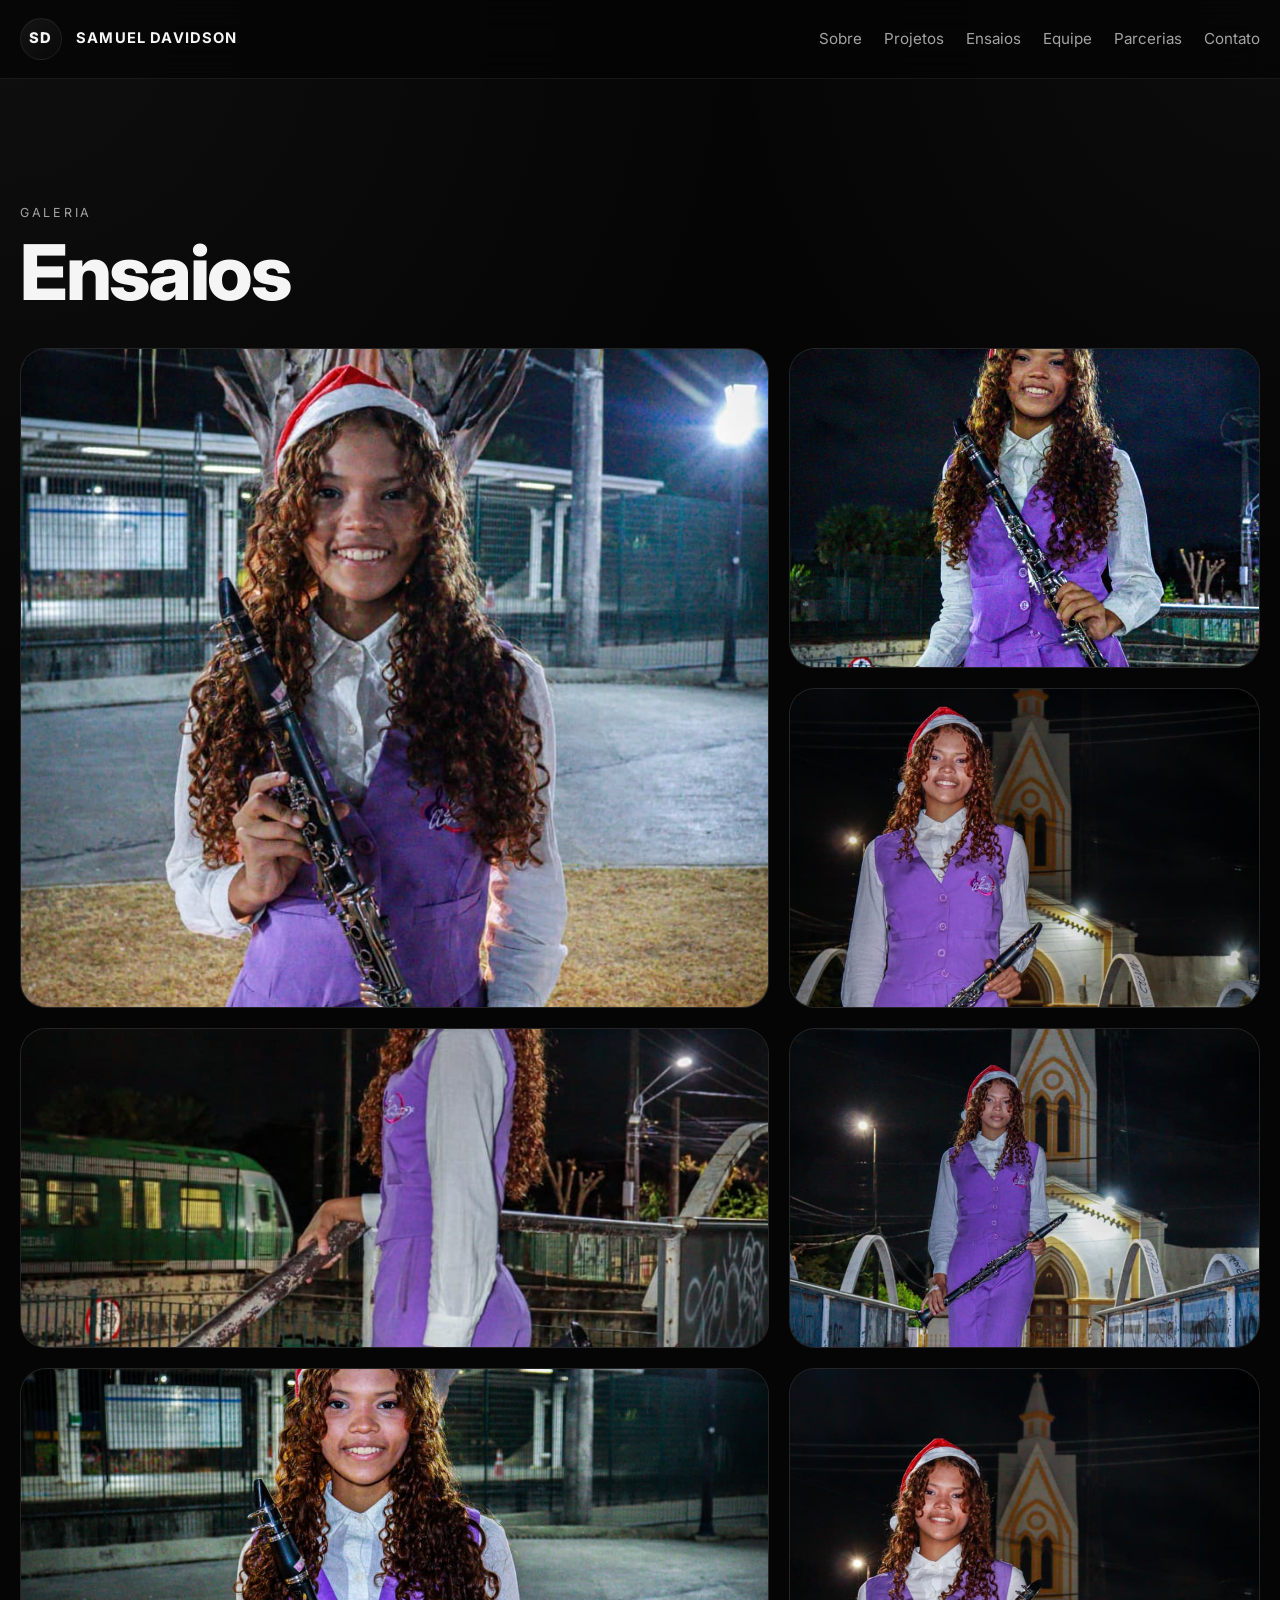
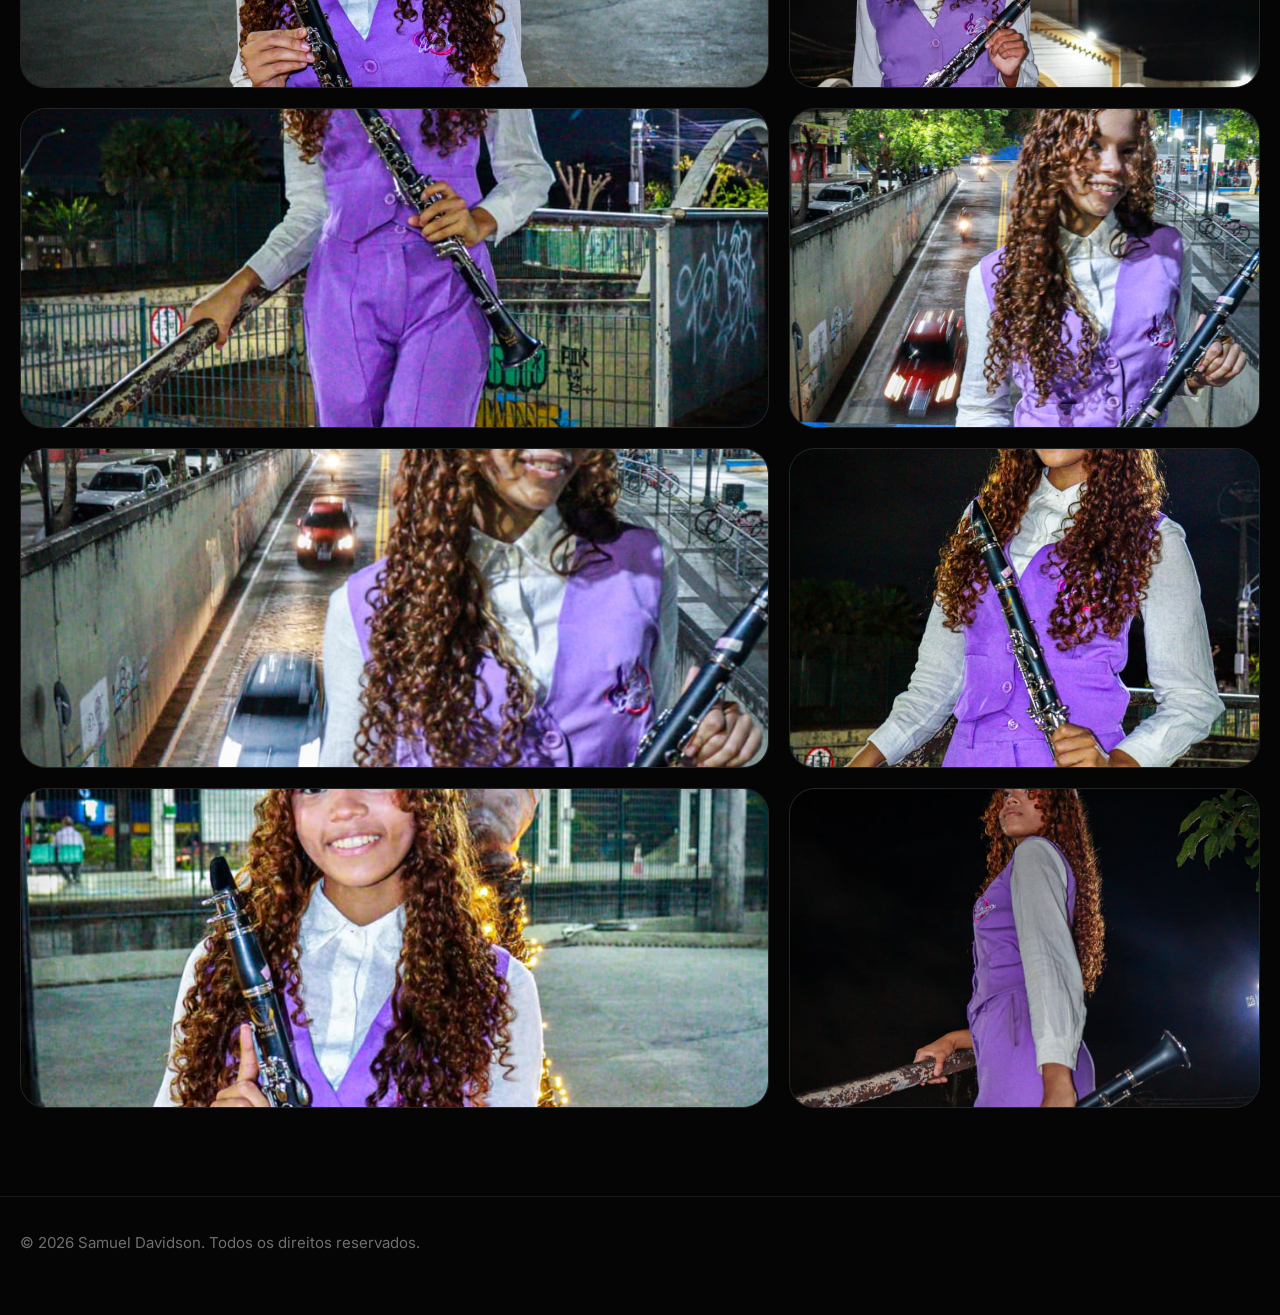
==== ensaios.html @ 357ef806 "ajustando arquivos" ====
<!DOCTYPE html>
<html lang="pt-BR">
<head>
  <meta charset="UTF-8" />
  <meta name="viewport" content="width=device-width, initial-scale=1.0" />
  <title>Ensaios | Samuel Davidson</title>
  <meta name="description" content="Galeria de ensaios fotográficos de Samuel Davidson." />
  <link rel="preconnect" href="https://fonts.googleapis.com">
  <link rel="preconnect" href="https://fonts.gstatic.com" crossorigin>
  <link href="https://fonts.googleapis.com/css2?family=Inter:wght@400;500;600;700;800&display=swap" rel="stylesheet" />
  <link rel="stylesheet" href="assets/css/style.css">
</head>
<body>

  <header class="topbar">
    <div class="container topbar-inner">
      <a href="index.html" class="brand">
        <span class="brand-mark">SD</span>
        <span>Samuel Davidson</span>
      </a>

      <nav class="nav">
        <a href="index.html#sobre">Sobre</a>
        <a href="index.html#projetos">Projetos</a>
        <a href="ensaios.html">Ensaios</a>
        <a href="index.html#equipe">Equipe</a>
        <a href="index.html#parcerias">Parcerias</a>
        <a href="index.html#contato">Contato</a>
      </nav>
    </div>
  </header>

  <main>
    <section class="section" style="padding-top: 120px;">
      <div class="container">
        <div class="section-header">
          <div>
            <span class="eyebrow">Galeria</span>
            <h1>Ensaios</h1>
          </div>
          <!-- <p class="lead">
            Uma curadoria de imagens que expressam sensibilidade, direção e identidade visual.
          </p> -->
        </div>

        <div class="showcase-grid">
          <article class="media-card featured">
            <img src="assets/img/ensaios/ENSAIO001.jpeg" alt="Ensaio automotivo" />
          </article>

          <article class="media-card">
            <img src="assets/img/ensaios/ENSAIO002.jpeg" alt="Ensaio de família" />
          </article>

          <article class="media-card">
            <img src="assets/img/ensaios/ENSAIO003.jpeg" alt="Detalhes do ensaio" />
          </article>

          <article class="media-card">
            <img src="assets/img/ensaios/ENSAIO004.jpeg" alt="Evento fashion" />
          </article>

          <article class="media-card">
            <img src="assets/img/ensaios/ENSAIO005.jpeg" alt="Lifestyle frame" />
          </article>

          <article class="media-card">
            <img src="assets/img/ensaios/ENSAIO007.jpeg" alt="Momento de oração" />
          </article>
          <article class="media-card">
            <img src="assets/img/ensaios/ENSAIO008.jpeg" alt="Momento de oração" />
          </article>
          <article class="media-card">
            <img src="assets/img/ensaios/ENSAIO009.jpeg" alt="Momento de oração" />
          </article>
          <article class="media-card">
            <img src="assets/img/ensaios/ENSAIO010.jpeg" alt="Momento de oração" />
          </article>
          <article class="media-card">
            <img src="assets/img/ensaios/ENSAIO011.jpeg" alt="Momento de oração" />
          </article>
          <article class="media-card">
            <img src="assets/img/ensaios/ENSAIO012.jpeg" alt="Momento de oração" />
          </article>
          <article class="media-card">
            <img src="assets/img/ensaios/ENSAIO013.jpeg" alt="Momento de oração" />
          </article>
          <article class="media-card">
            <img src="assets/img/ensaios/ENSAIO014.jpeg" alt="Momento de oração" />
          </article>
          
        </div>
      </div>
    </section>
  </main>

  <footer>
    <div class="container footer-inner">
      <p>© <span id="year"></span> Samuel Davidson. Todos os direitos reservados.</p>
    </div>
  </footer>

  <script>
    document.getElementById("year").textContent = new Date().getFullYear();
  </script>
</body>
</html>
---- assets/css/style.css ----
:root {
      --bg: #050505;
      --bg-soft: #0b0b0b;
      --panel: #101010;
      --panel-2: #141414;
      --line: rgba(255,255,255,0.08);
      --text: #f5f5f5;
      --muted: #a3a3a3;
      --muted-2: #6f6f6f;
      --accent: #ffffff;
      --max-width: 1240px;
      --radius: 22px;
      --radius-sm: 16px;
      --shadow: 0 30px 80px rgba(0,0,0,0.45);
    }
.video-frame video {
  width: 100%;
  display: block;
  border-radius: 18px;
  object-fit: cover;
  background: #000;
}
.video-card-dynamic {
    overflow: hidden;
    cursor: pointer;
}

.video-card-dynamic iframe {
    width: 100%;
    height: 100%;
    position: absolute;
    inset: 0;
}
    * {
      margin: 0;
      padding: 0;
      box-sizing: border-box;
    }

    html {
      scroll-behavior: smooth;
    }

    body {
      font-family: "Inter", sans-serif;
      background:
        radial-gradient(circle at top left, rgba(255,255,255,0.04), transparent 24%),
        radial-gradient(circle at top right, rgba(255,255,255,0.03), transparent 18%),
        var(--bg);
      color: var(--text);
      line-height: 1.6;
    }

    img {
      max-width: 100%;
      display: block;
    }

    a {
      color: inherit;
      text-decoration: none;
    }

    .container {
      width: min(calc(100% - 32px), var(--max-width));
      margin: 0 auto;
    }

    .section {
      padding: 88px 0;
    }

    .section-header {
      display: flex;
      align-items: end;
      justify-content: space-between;
      gap: 20px;
      margin-bottom: 34px;
      flex-wrap: wrap;
    }

    .eyebrow {
      display: inline-block;
      color: var(--muted);
      font-size: 0.78rem;
      letter-spacing: 0.22em;
      text-transform: uppercase;
      margin-bottom: 10px;
    }

    h1, h2, h3, h4 {
      line-height: 1.05;
      letter-spacing: -0.03em;
    }

    h1 {
      font-size: clamp(2.8rem, 6vw, 6rem);
      font-weight: 800;
    }

    h2 {
      font-size: clamp(2rem, 4vw, 3.6rem);
      font-weight: 800;
    }

    h3 {
      font-size: 1.35rem;
      font-weight: 700;
    }

    p {
      color: var(--muted);
      font-size: 1rem;
    }

    .lead {
      font-size: 1.08rem;
      max-width: 720px;
    }

    .topbar {
      position: sticky;
      top: 0;
      z-index: 1000;
      backdrop-filter: blur(18px);
      background: rgba(5,5,5,0.75);
      border-bottom: 1px solid var(--line);
    }

    .topbar-inner {
      min-height: 78px;
      display: flex;
      align-items: center;
      justify-content: space-between;
      gap: 20px;
    }

    .brand {
      display: flex;
      align-items: center;
      gap: 14px;
      font-weight: 700;
      letter-spacing: 0.08em;
      text-transform: uppercase;
      font-size: 0.92rem;
    }

    .brand-mark {
      width: 42px;
      height: 42px;
      border: 1px solid var(--line);
      border-radius: 50%;
      display: grid;
      place-items: center;
      background: linear-gradient(145deg, #141414, #090909);
      color: var(--text);
      font-weight: 800;
    }

    .nav {
      display: flex;
      gap: 22px;
      flex-wrap: wrap;
    }

    .nav a {
      color: var(--muted);
      font-size: 0.95rem;
      transition: 0.25s ease;
    }

    .nav a:hover {
      color: var(--text);
    }

    .hero {
      padding: 70px 0 42px;
    }

    .hero-grid {
      display: grid;
      grid-template-columns: 1.2fr 0.8fr;
      gap: 34px;
      align-items: center;
    }

    .hero-copy .eyebrow {
      margin-bottom: 14px;
    }

    .hero-copy p {
      margin-top: 24px;
      max-width: 700px;
      font-size: 1.08rem;
    }

    .hero-actions {
      display: flex;
      gap: 14px;
      flex-wrap: wrap;
      margin-top: 34px;
    }

    .btn {
      display: inline-flex;
      align-items: center;
      justify-content: center;
      min-height: 52px;
      padding: 0 22px;
      border-radius: 999px;
      border: 1px solid var(--line);
      font-weight: 600;
      transition: 0.3s ease;
    }

    .btn-primary {
      background: var(--accent);
      color: #050505;
      border-color: transparent;
    }

    .btn-primary:hover {
      transform: translateY(-2px);
      opacity: 0.92;
    }

    .btn-secondary {
      background: transparent;
      color: var(--text);
    }

    .btn-secondary:hover {
      border-color: rgba(255,255,255,0.18);
      background: rgba(255,255,255,0.03);
    }

    .hero-card {
      background: linear-gradient(180deg, rgba(255,255,255,0.04), rgba(255,255,255,0.02));
      border: 1px solid var(--line);
      border-radius: var(--radius);
      padding: 18px;
      box-shadow: var(--shadow);
    }

    .hero-photo {
      aspect-ratio: 4 / 3;
      border-radius: calc(var(--radius) - 8px);
      overflow: hidden;
      background: #111;
      border: 1px solid rgba(255,255,255,0.05);
    }

    .hero-photo img {
      width: 100%;
      height: 100%;
      object-fit: cover;
      filter: grayscale(8%);
    }

    .hero-meta {
      display: grid;
      grid-template-columns: repeat(3, 1fr);
      gap: 12px;
      margin-top: 14px;
    }

    .meta-box {
      background: rgba(255,255,255,0.03);
      border: 1px solid var(--line);
      border-radius: 14px;
      padding: 14px;
    }

    .meta-box strong {
      display: block;
      font-size: 1.1rem;
      color: var(--text);
      margin-bottom: 4px;
    }

    .meta-box span {
      color: var(--muted-2);
      font-size: 0.88rem;
    }

    .about-grid {
      display: grid;
      grid-template-columns: 1fr 1fr;
      gap: 26px;
    }

    .card {
      background: linear-gradient(180deg, rgba(255,255,255,0.025), rgba(255,255,255,0.015));
      border: 1px solid var(--line);
      border-radius: var(--radius);
      padding: 28px;
    }

    .card p + p {
      margin-top: 14px;
    }

    .info-list {
      display: grid;
      gap: 16px;
    }

    .info-item {
      padding-bottom: 16px;
      border-bottom: 1px solid var(--line);
    }

    .info-item:last-child {
      border-bottom: none;
      padding-bottom: 0;
    }

    .info-item small {
      display: block;
      color: var(--muted-2);
      text-transform: uppercase;
      letter-spacing: 0.16em;
      font-size: 0.74rem;
      margin-bottom: 6px;
    }

    .projects-grid,
    .gallery-grid,
    .video-grid,
    .social-grid {
      display: grid;
      gap: 20px;
    }

    .projects-grid {
      grid-template-columns: repeat(3, 1fr);
    }

    .project-card {
      overflow: hidden;
      padding: 0;
    }

    .project-cover {
      aspect-ratio: 16 / 10;
      overflow: hidden;
      background: #0e0e0e;
      border-bottom: 1px solid var(--line);
    }

    .project-cover img {
      width: 100%;
      height: 100%;
      object-fit: cover;
      transition: transform 0.6s ease;
    }

    .project-card:hover .project-cover img {
      transform: scale(1.05);
    }

    .project-content {
      padding: 24px;
    }

    .project-meta {
      color: var(--muted-2);
      font-size: 0.82rem;
      text-transform: uppercase;
      letter-spacing: 0.14em;
      margin-bottom: 12px;
    }

    .project-content p {
      margin-top: 12px;
      min-height: 96px;
    }

    .project-link {
  display: inline-block;
  margin-top: 16px;
  color: #fff;
  text-decoration: none;
  font-weight: 600;
  border-bottom: 1px solid rgba(255,255,255,0.3);
  padding-bottom: 4px;
  transition: 0.3s ease;
}

.project-link:hover {
  opacity: 0.8;
  border-color: #fff;
}
.ensaio-card {
  background: #111;
  border-radius: 18px;
  overflow: hidden;
  aspect-ratio: 4 / 5;
  display: flex;
  align-items: center;
  justify-content: center;
}

.ensaio-card img {
  width: 100%;
  height: 100%;
  object-fit: contain;
  display: block;
}


    .gallery-grid {
      grid-template-columns: repeat(3, 1fr);
    }

    .gallery-item {
      position: relative;
      overflow: hidden;
      border-radius: var(--radius-sm);
      border: 1px solid var(--line);
      background: #111;
      min-height: 340px;
    }

    .gallery-item img {
      width: 100%;
      height: 100%;
      min-height: 340px;
      object-fit: cover;
      transition: transform 0.55s ease, opacity 0.4s ease;
    }

    .gallery-item:hover img {
      transform: scale(1.04);
      opacity: 0.82;
    }

    .gallery-caption {
      position: absolute;
      left: 18px;
      right: 18px;
      bottom: 18px;
      padding: 16px;
      border-radius: 16px;
      background: linear-gradient(180deg, rgba(0,0,0,0.15), rgba(0,0,0,0.72));
      border: 1px solid rgba(255,255,255,0.08);
    }

    .gallery-caption strong {
      display: block;
      font-size: 1rem;
      margin-bottom: 4px;
    }

    .gallery-caption span {
      color: #d1d1d1;
      font-size: 0.92rem;
    }

    .video-grid {
      grid-template-columns: repeat(2, 1fr);
    }

    .video-card {
      overflow: hidden;
      padding: 0;
    }

    .video-frame {
      aspect-ratio: 16 / 9;
      display: grid;
      place-items: center;
      background:
        radial-gradient(circle at center, rgba(255,255,255,0.05), transparent 38%),
        #0d0d0d;
      border-bottom: 1px solid var(--line);
      color: var(--muted);
      text-align: center;
      padding: 20px;
    }

    .play-badge {
      width: 74px;
      height: 74px;
      border-radius: 50%;
      border: 1px solid rgba(255,255,255,0.12);
      display: grid;
      place-items: center;
      margin-bottom: 16px;
      font-size: 1.4rem;
      color: var(--text);
      background: rgba(255,255,255,0.03);
    }

    .video-content {
      padding: 24px;
    }

    .video-content p {
      margin-top: 12px;
    }

    .social-grid {
      grid-template-columns: 1.1fr 0.9fr;
      align-items: stretch;
    }

    .social-links {
      display: grid;
      gap: 14px;
      margin-top: 22px;
    }

    .social-links a {
      display: flex;
      align-items: center;
      justify-content: space-between;
      gap: 14px;
      padding: 16px 18px;
      border: 1px solid var(--line);
      border-radius: 16px;
      background: rgba(255,255,255,0.02);
      transition: 0.25s ease;
    }

    .social-links a:hover {
      transform: translateX(4px);
      border-color: rgba(255,255,255,0.14);
      background: rgba(255,255,255,0.04);
    }

    .contact-box {
      display: flex;
      flex-direction: column;
      justify-content: space-between;
      gap: 22px;
    }

    .contact-box .btn {
      width: fit-content;
    }

    footer {
      padding: 34px 0 60px;
      border-top: 1px solid var(--line);
    }

    .footer-inner {
      display: flex;
      align-items: center;
      justify-content: space-between;
      gap: 16px;
      flex-wrap: wrap;
    }

    .footer-inner p {
      color: var(--muted-2);
      font-size: 0.94rem;
    }

    .divider {
      height: 1px;
      background: linear-gradient(90deg, transparent, rgba(255,255,255,0.08), transparent);
      margin: 10px 0 0;
    }

    @media (max-width: 1080px) {
      .hero-grid,
      .about-grid,
      .social-grid,
      .projects-grid,
      .gallery-grid,
      .video-grid {
        grid-template-columns: 1fr;
      }

      .hero-photo {
        aspect-ratio: 16 / 10;
      }

      .project-content p {
        min-height: auto;
      }
    }

    @media (max-width: 720px) {
      .topbar-inner {
        min-height: auto;
        padding: 18px 0;
        align-items: flex-start;
        flex-direction: column;
      }

      .nav {
        gap: 14px;
      }

      .hero {
        padding-top: 36px;
      }

      .hero-meta {
        grid-template-columns: 1fr;
      }

      .section {
        padding: 72px 0;
      }

      .card,
      .project-content,
      .video-content {
        padding: 22px;
      }
    }
    .showcase-section {
  overflow: clip;
}

.showcase-grid {
  display: grid;
  grid-template-columns: 1.35fr 0.85fr;
  gap: 20px;
  grid-auto-rows: 320px;
}

.media-card {
  position: relative;
  overflow: hidden;
  border-radius: 26px;
  border: 1px solid rgba(255,255,255,0.09);
  background: #0f0f0f;
  isolation: isolate;
  cursor: pointer;
}

.media-card.featured {
  grid-row: span 2;
}

.media-card img,
.media-card video {
  width: 100%;
  height: 100%;
  object-fit: cover;
  display: block;
  transition: transform 0.8s ease, filter 0.45s ease;
}

.media-card:hover img,
.media-card:hover video {
  transform: scale(1.08);
  filter: saturate(1.08) contrast(1.03);
}

.media-overlay {
  position: absolute;
  inset: 0;
  background:
    radial-gradient(circle at var(--mx, 50%) var(--my, 50%), rgba(255,255,255,0.13), transparent 24%),
    linear-gradient(180deg, rgba(0,0,0,0.06), rgba(0,0,0,0.68));
  opacity: 0.96;
  transition: 0.35s ease;
}

.media-pop {
  position: absolute;
  left: 22px;
  bottom: 22px;
  max-width: min(88%, 320px);
  padding: 18px 18px 16px;
  border-radius: 18px;
  background: rgba(255,255,255,0.08);
  backdrop-filter: blur(16px);
  border: 1px solid rgba(255,255,255,0.14);
  box-shadow: 0 18px 50px rgba(0,0,0,0.35);
  transform: translateY(18px) scale(0.96);
  opacity: 0;
  transition: transform 0.35s ease, opacity 0.35s ease;
}

.media-card:hover .media-pop {
  opacity: 1;
  transform: translateY(0) scale(1);
}

.media-kicker {
  display: inline-flex;
  align-items: center;
  gap: 8px;
  padding: 6px 10px;
  margin-bottom: 10px;
  border-radius: 999px;
  background: rgba(255,255,255,0.1);
  color: #f2f2f2;
  font-size: 0.72rem;
  letter-spacing: 0.14em;
  text-transform: uppercase;
}

.media-pop h3 {
  font-size: 1.25rem;
  margin-bottom: 6px;
  color: #fff;
}

.media-pop p {
  color: rgba(255,255,255,0.78);
  font-size: 0.95rem;
}

.media-card::after {
  content: attr(data-event);
  position: absolute;
  top: 18px;
  right: 18px;
  padding: 10px 14px;
  border-radius: 999px;
  background: rgba(5,5,5,0.62);
  border: 1px solid rgba(255,255,255,0.12);
  color: #fff;
  font-size: 0.76rem;
  letter-spacing: 0.16em;
  text-transform: uppercase;
  opacity: 0;
  transform: translateY(-10px);
  transition: 0.28s ease;
}

.media-card:hover::after {
  opacity: 1;
  transform: translateY(0);
}

.video-card-dynamic::before {
  content: '▶';
  position: absolute;
  top: 50%;
  left: 50%;
  transform: translate(-50%, -50%);
  width: 86px;
  height: 86px;
  display: grid;
  place-items: center;
  border-radius: 50%;
  background: rgba(0,0,0,0.34);
  border: 1px solid rgba(255,255,255,0.12);
  color: #fff;
  font-size: 1.6rem;
  backdrop-filter: blur(10px);
  z-index: 2;
  transition: 0.35s ease;
}

.video-card-dynamic:hover::before {
  transform: translate(-50%, -50%) scale(1.08);
  background: rgba(255,255,255,0.14);
}

@media (max-width: 980px) {
  .showcase-grid {
    grid-template-columns: 1fr;
    grid-auto-rows: 300px;
  }

  .media-card.featured {
    grid-row: span 1;
  }
}
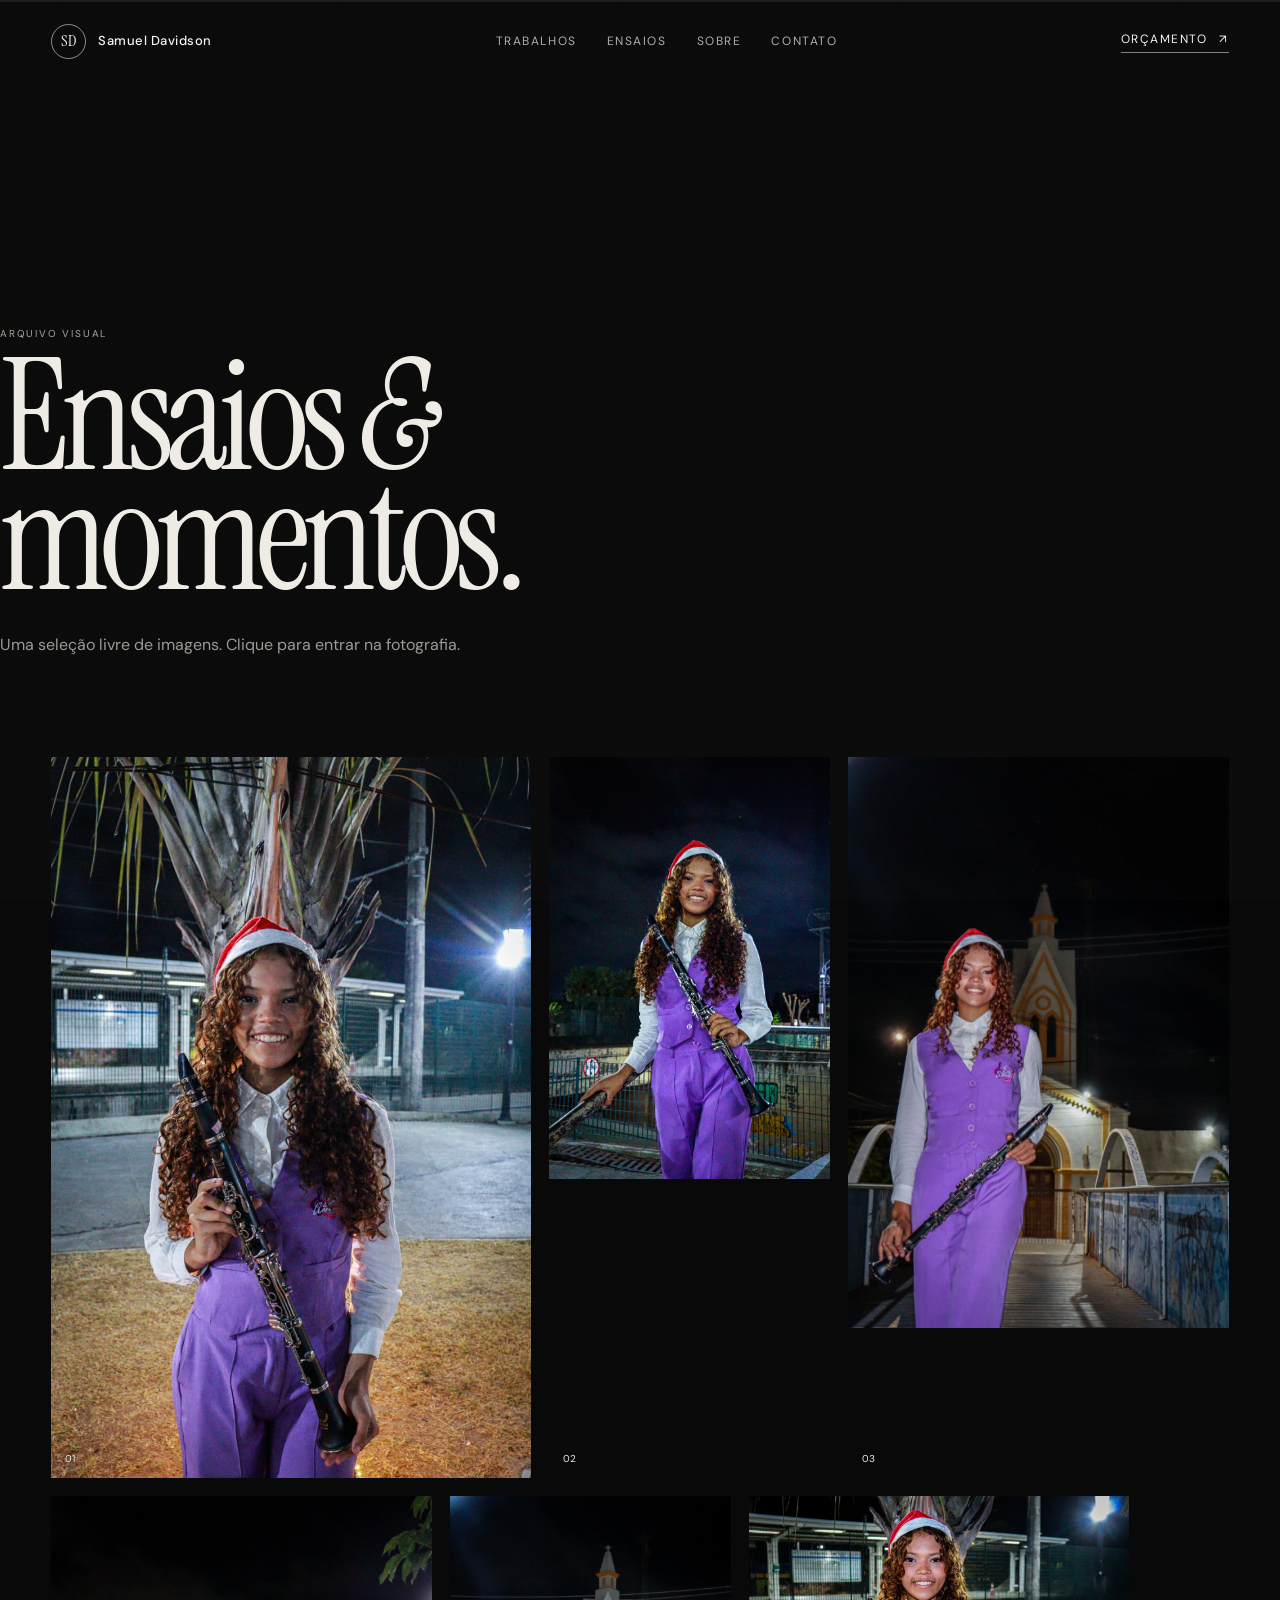
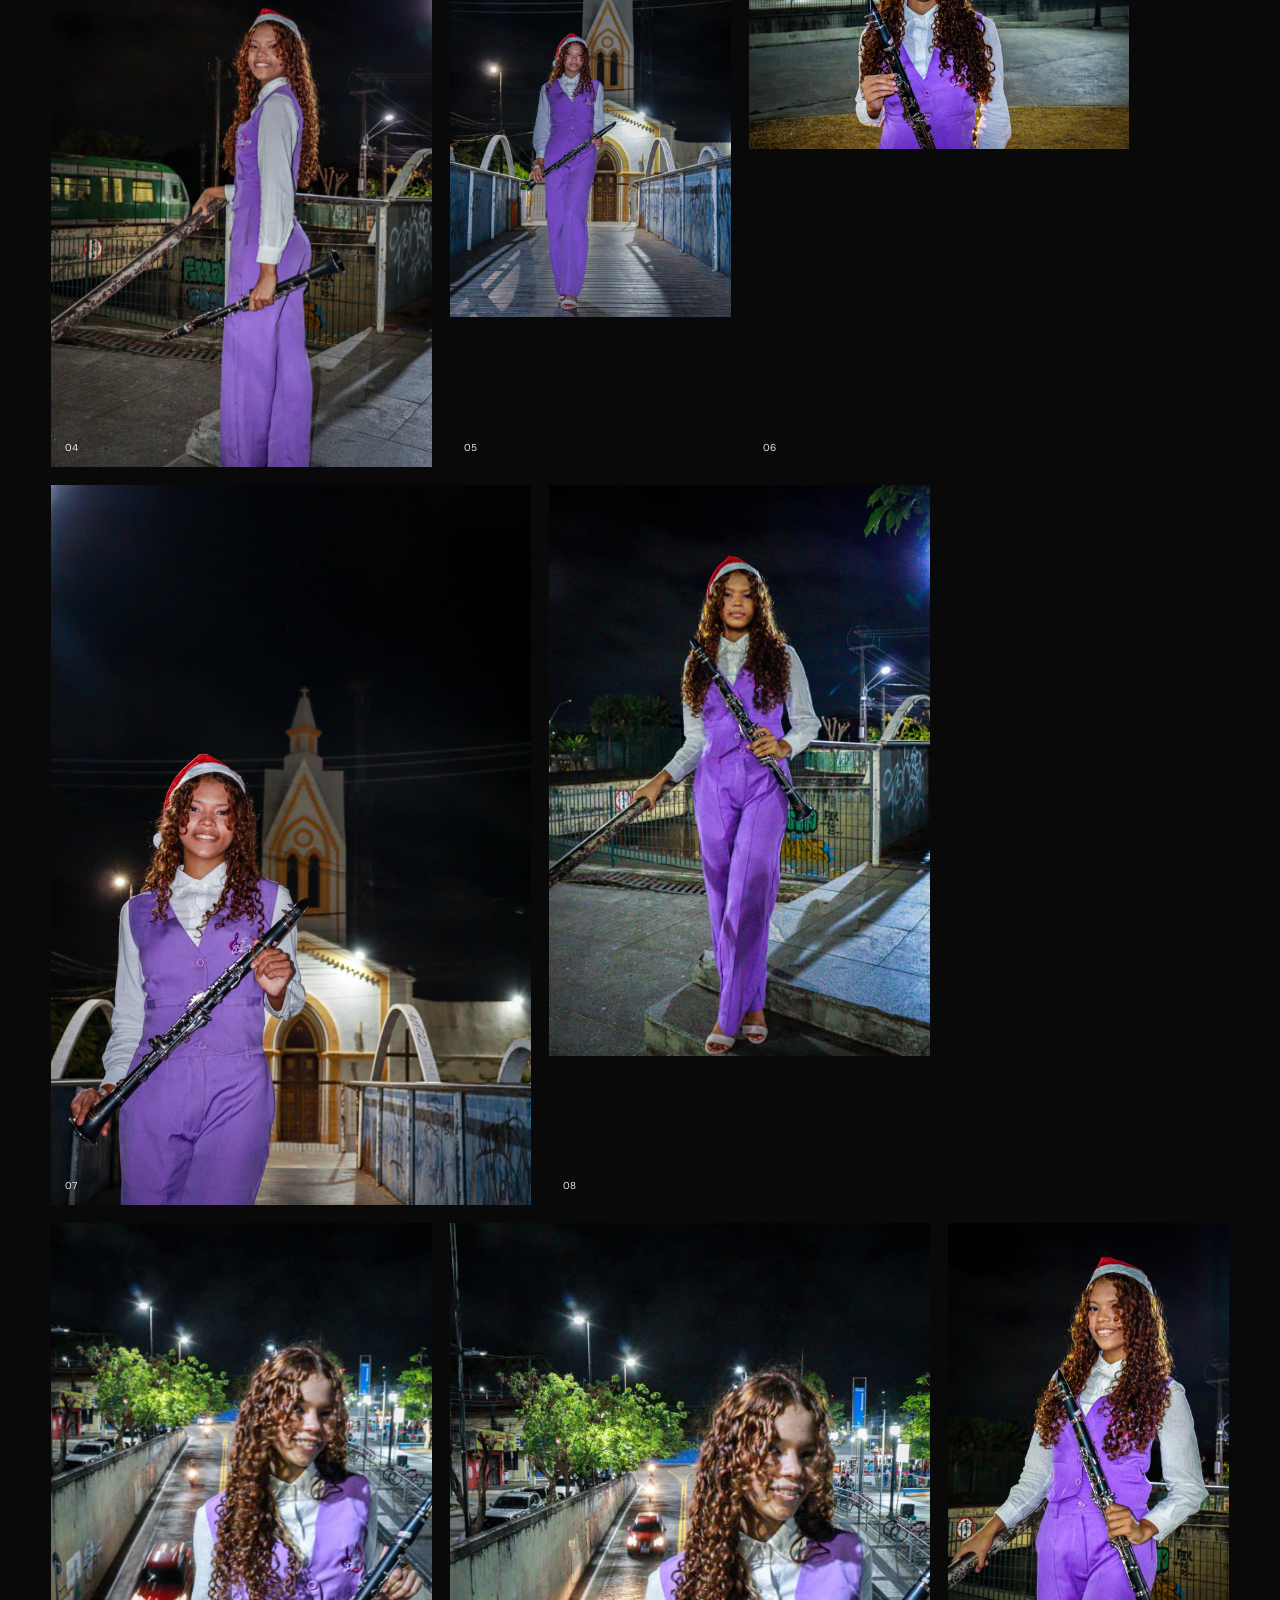
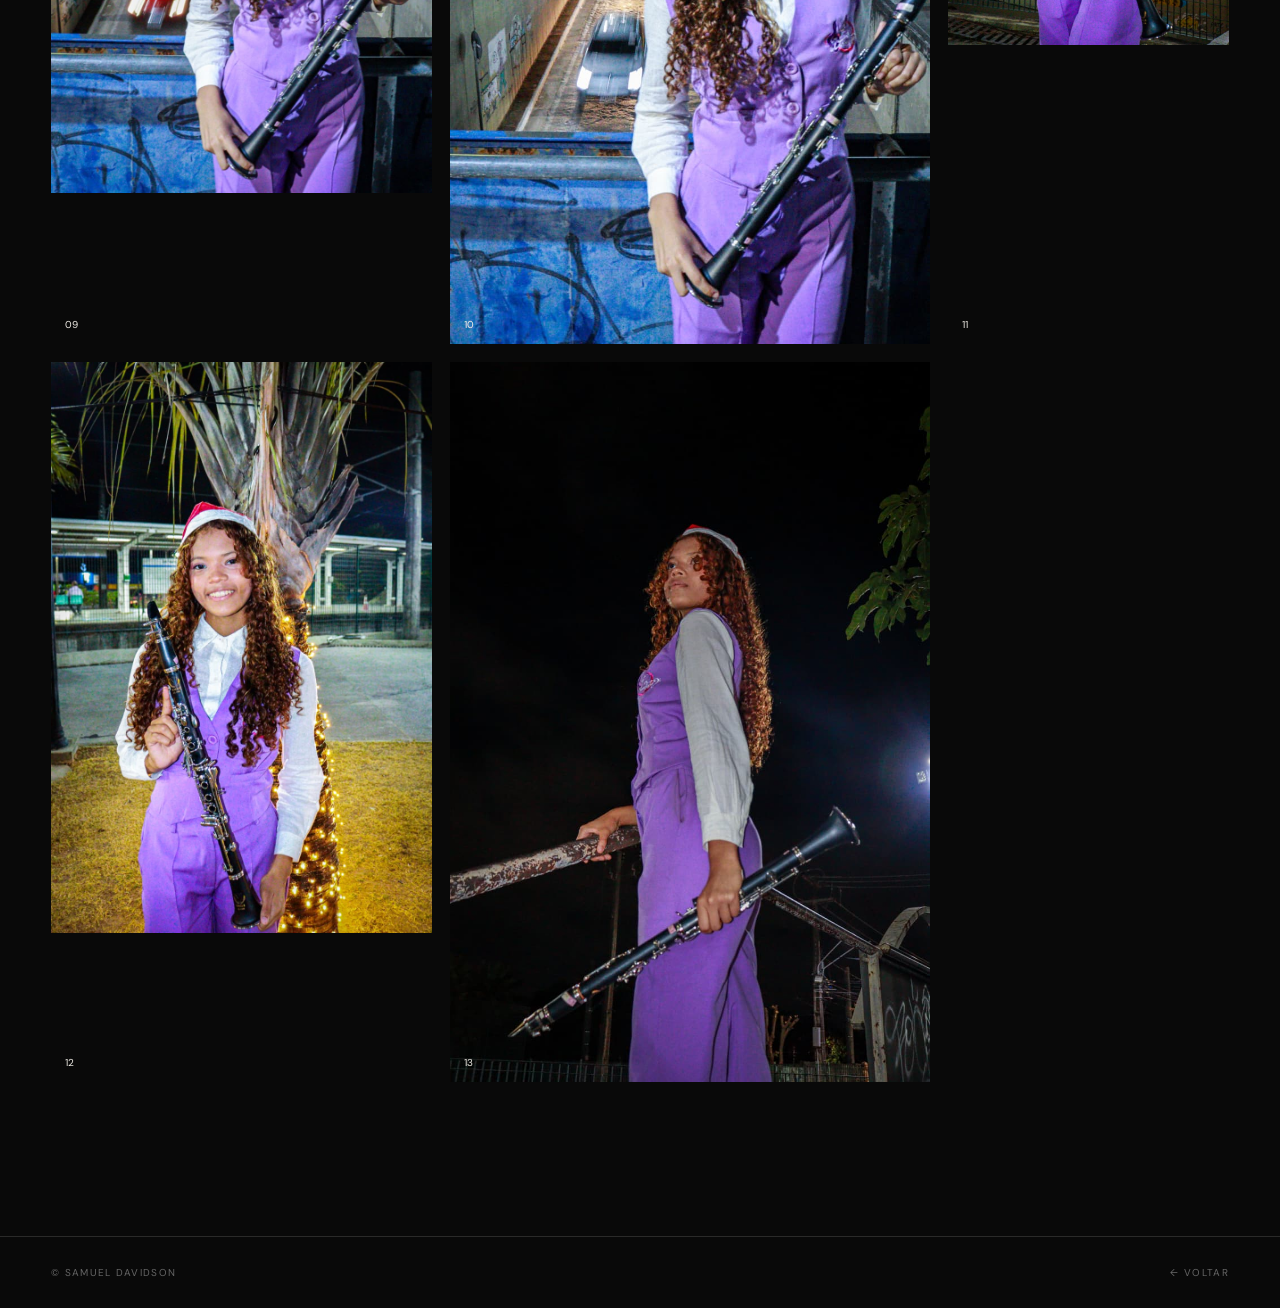
==== commit e22d4412: "nova versao" ====
--- a/ensaios.html
+++ b/ensaios.html
@@ -1,107 +1,35 @@
-<!DOCTYPE html>
-<html lang="pt-BR">
-<head>
-  <meta charset="UTF-8" />
-  <meta name="viewport" content="width=device-width, initial-scale=1.0" />
-  <title>Ensaios | Samuel Davidson</title>
-  <meta name="description" content="Galeria de ensaios fotográficos de Samuel Davidson." />
-  <link rel="preconnect" href="https://fonts.googleapis.com">
-  <link rel="preconnect" href="https://fonts.gstatic.com" crossorigin>
-  <link href="https://fonts.googleapis.com/css2?family=Inter:wght@400;500;600;700;800&display=swap" rel="stylesheet" />
-  <link rel="stylesheet" href="assets/css/style.css">
-</head>
-<body>
-
-  <header class="topbar">
-    <div class="container topbar-inner">
-      <a href="index.html" class="brand">
-        <span class="brand-mark">SD</span>
-        <span>Samuel Davidson</span>
-      </a>
-
-      <nav class="nav">
-        <a href="index.html#sobre">Sobre</a>
-        <a href="index.html#projetos">Projetos</a>
-        <a href="ensaios.html">Ensaios</a>
-        <a href="index.html#equipe">Equipe</a>
-        <a href="index.html#parcerias">Parcerias</a>
-        <a href="index.html#contato">Contato</a>
-      </nav>
-    </div>
-  </header>
-
-  <main>
-    <section class="section" style="padding-top: 120px;">
-      <div class="container">
-        <div class="section-header">
-          <div>
-            <span class="eyebrow">Galeria</span>
-            <h1>Ensaios</h1>
-          </div>
-          <!-- <p class="lead">
-            Uma curadoria de imagens que expressam sensibilidade, direção e identidade visual.
-          </p> -->
-        </div>
-
-        <div class="showcase-grid">
-          <article class="media-card featured">
-            <img src="assets/img/ensaios/ENSAIO001.jpeg" alt="Ensaio automotivo" />
-          </article>
-
-          <article class="media-card">
-            <img src="assets/img/ensaios/ENSAIO002.jpeg" alt="Ensaio de família" />
-          </article>
-
-          <article class="media-card">
-            <img src="assets/img/ensaios/ENSAIO003.jpeg" alt="Detalhes do ensaio" />
-          </article>
-
-          <article class="media-card">
-            <img src="assets/img/ensaios/ENSAIO004.jpeg" alt="Evento fashion" />
-          </article>
-
-          <article class="media-card">
-            <img src="assets/img/ensaios/ENSAIO005.jpeg" alt="Lifestyle frame" />
-          </article>
-
-          <article class="media-card">
-            <img src="assets/img/ensaios/ENSAIO007.jpeg" alt="Momento de oração" />
-          </article>
-          <article class="media-card">
-            <img src="assets/img/ensaios/ENSAIO008.jpeg" alt="Momento de oração" />
-          </article>
-          <article class="media-card">
-            <img src="assets/img/ensaios/ENSAIO009.jpeg" alt="Momento de oração" />
-          </article>
-          <article class="media-card">
-            <img src="assets/img/ensaios/ENSAIO010.jpeg" alt="Momento de oração" />
-          </article>
-          <article class="media-card">
-            <img src="assets/img/ensaios/ENSAIO011.jpeg" alt="Momento de oração" />
-          </article>
-          <article class="media-card">
-            <img src="assets/img/ensaios/ENSAIO012.jpeg" alt="Momento de oração" />
-          </article>
-          <article class="media-card">
-            <img src="assets/img/ensaios/ENSAIO013.jpeg" alt="Momento de oração" />
-          </article>
-          <article class="media-card">
-            <img src="assets/img/ensaios/ENSAIO014.jpeg" alt="Momento de oração" />
-          </article>
-          
-        </div>
-      </div>
-    </section>
-  </main>
-
-  <footer>
-    <div class="container footer-inner">
-      <p>© <span id="year"></span> Samuel Davidson. Todos os direitos reservados.</p>
-    </div>
-  </footer>
-
-  <script>
-    document.getElementById("year").textContent = new Date().getFullYear();
-  </script>
-</body>
-</html>
+<!DOCTYPE html>
+<html lang="pt-BR">
+<head>
+  <meta charset="UTF-8"><meta name="viewport" content="width=device-width, initial-scale=1.0">
+  <title>Ensaios — Samuel Davidson</title>
+  <link rel="preconnect" href="https://fonts.googleapis.com"><link rel="preconnect" href="https://fonts.gstatic.com" crossorigin>
+  <link href="https://fonts.googleapis.com/css2?family=DM+Sans:wght@400;500;600;700&family=Instrument+Serif:ital@0;1&display=swap" rel="stylesheet">
+  <link rel="stylesheet" href="assets/css/style.css">
+</head>
+<body class="inner-page">
+  <div class="noise"></div><div class="scroll-line"><span></span></div><div class="cursor"><i></i><span>VIEW</span></div>
+  <header class="site-header"><a class="logo" href="index.html"><span>SD</span><b>Samuel Davidson</b></a><button class="menu-toggle" aria-label="Abrir menu" aria-expanded="false"><span></span><span></span></button><nav class="site-nav"><a href="index.html#trabalhos">Trabalhos</a><a href="ensaios.html">Ensaios</a><a href="index.html#sobre">Sobre</a><a href="index.html#contato">Contato</a></nav><a class="header-cta magnetic" href="https://wa.me/5585986258448" target="_blank" rel="noopener">Orçamento <span>↗</span></a></header>
+  <main class="inner-main">
+    <section class="inner-hero"><span class="eyebrow">Arquivo visual</span><h1>Ensaios <em>&</em><br>momentos.</h1><p>Uma seleção livre de imagens. Clique para entrar na fotografia.</p></section>
+    <section class="masonry-gallery section-pad">
+      <figure data-lightbox data-caption="Ensaio 01"><img src="assets/img/ensaios/ENSAIO001.jpeg" alt="Ensaio 01" loading="lazy"><figcaption>01</figcaption></figure>
+      <figure data-lightbox data-caption="Ensaio 02"><img src="assets/img/ensaios/ENSAIO002.jpeg" alt="Ensaio 02" loading="lazy"><figcaption>02</figcaption></figure>
+      <figure data-lightbox data-caption="Ensaio 03"><img src="assets/img/ensaios/ENSAIO003.jpeg" alt="Ensaio 03" loading="lazy"><figcaption>03</figcaption></figure>
+      <figure data-lightbox data-caption="Ensaio 04"><img src="assets/img/ensaios/ENSAIO004.jpeg" alt="Ensaio 04" loading="lazy"><figcaption>04</figcaption></figure>
+      <figure data-lightbox data-caption="Ensaio 05"><img src="assets/img/ensaios/ENSAIO005.jpeg" alt="Ensaio 05" loading="lazy"><figcaption>05</figcaption></figure>
+      <figure data-lightbox data-caption="Ensaio 07"><img src="assets/img/ensaios/ENSAIO007.jpeg" alt="Ensaio 07" loading="lazy"><figcaption>06</figcaption></figure>
+      <figure data-lightbox data-caption="Ensaio 08"><img src="assets/img/ensaios/ENSAIO008.jpeg" alt="Ensaio 08" loading="lazy"><figcaption>07</figcaption></figure>
+      <figure data-lightbox data-caption="Ensaio 09"><img src="assets/img/ensaios/ENSAIO009.jpeg" alt="Ensaio 09" loading="lazy"><figcaption>08</figcaption></figure>
+      <figure data-lightbox data-caption="Ensaio 10"><img src="assets/img/ensaios/ENSAIO010.jpeg" alt="Ensaio 10" loading="lazy"><figcaption>09</figcaption></figure>
+      <figure data-lightbox data-caption="Ensaio 11"><img src="assets/img/ensaios/ENSAIO011.jpeg" alt="Ensaio 11" loading="lazy"><figcaption>10</figcaption></figure>
+      <figure data-lightbox data-caption="Ensaio 12"><img src="assets/img/ensaios/ENSAIO012.jpeg" alt="Ensaio 12" loading="lazy"><figcaption>11</figcaption></figure>
+      <figure data-lightbox data-caption="Ensaio 13"><img src="assets/img/ensaios/ENSAIO013.jpeg" alt="Ensaio 13" loading="lazy"><figcaption>12</figcaption></figure>
+      <figure data-lightbox data-caption="Ensaio 14"><img src="assets/img/ensaios/ENSAIO014.jpeg" alt="Ensaio 14" loading="lazy"><figcaption>13</figcaption></figure>
+    </section>
+  </main>
+  <footer><span>© <span id="year"></span> Samuel Davidson</span><a href="index.html">← Voltar</a></footer>
+  <div class="lightbox" aria-hidden="true"><button class="lightbox-close">×</button><button class="lightbox-prev">←</button><div class="lightbox-media"><img src="" alt=""></div><button class="lightbox-next">→</button><div class="lightbox-caption"></div></div>
+  <script src="assets/js/main.js"></script>
+</body>
+</html>
--- a/assets/css/style.css
+++ b/assets/css/style.css
@@ -1,772 +1,1155 @@
-
-
-    :root {
-      --bg: #050505;
-      --bg-soft: #0b0b0b;
-      --panel: #101010;
-      --panel-2: #141414;
-      --line: rgba(255,255,255,0.08);
-      --text: #f5f5f5;
-      --muted: #a3a3a3;
-      --muted-2: #6f6f6f;
-      --accent: #ffffff;
-      --max-width: 1240px;
-      --radius: 22px;
-      --radius-sm: 16px;
-      --shadow: 0 30px 80px rgba(0,0,0,0.45);
-    }
-.video-frame video {
-  width: 100%;
-  display: block;
-  border-radius: 18px;
-  object-fit: cover;
-  background: #000;
-}
-.video-card-dynamic {
-    overflow: hidden;
-    cursor: pointer;
-}
-
-.video-card-dynamic iframe {
-    width: 100%;
-    height: 100%;
-    position: absolute;
-    inset: 0;
-}
-    * {
-      margin: 0;
-      padding: 0;
-      box-sizing: border-box;
-    }
-
-    html {
-      scroll-behavior: smooth;
-    }
-
-    body {
-      font-family: "Inter", sans-serif;
-      background:
-        radial-gradient(circle at top left, rgba(255,255,255,0.04), transparent 24%),
-        radial-gradient(circle at top right, rgba(255,255,255,0.03), transparent 18%),
-        var(--bg);
-      color: var(--text);
-      line-height: 1.6;
-    }
-
-    img {
-      max-width: 100%;
-      display: block;
-    }
-
-    a {
-      color: inherit;
-      text-decoration: none;
-    }
-
-    .container {
-      width: min(calc(100% - 32px), var(--max-width));
-      margin: 0 auto;
-    }
-
-    .section {
-      padding: 88px 0;
-    }
-
-    .section-header {
-      display: flex;
-      align-items: end;
-      justify-content: space-between;
-      gap: 20px;
-      margin-bottom: 34px;
-      flex-wrap: wrap;
-    }
-
-    .eyebrow {
-      display: inline-block;
-      color: var(--muted);
-      font-size: 0.78rem;
-      letter-spacing: 0.22em;
-      text-transform: uppercase;
-      margin-bottom: 10px;
-    }
-
-    h1, h2, h3, h4 {
-      line-height: 1.05;
-      letter-spacing: -0.03em;
-    }
-
-    h1 {
-      font-size: clamp(2.8rem, 6vw, 6rem);
-      font-weight: 800;
-    }
-
-    h2 {
-      font-size: clamp(2rem, 4vw, 3.6rem);
-      font-weight: 800;
-    }
-
-    h3 {
-      font-size: 1.35rem;
-      font-weight: 700;
-    }
-
-    p {
-      color: var(--muted);
-      font-size: 1rem;
-    }
-
-    .lead {
-      font-size: 1.08rem;
-      max-width: 720px;
-    }
-
-    .topbar {
-      position: sticky;
-      top: 0;
-      z-index: 1000;
-      backdrop-filter: blur(18px);
-      background: rgba(5,5,5,0.75);
-      border-bottom: 1px solid var(--line);
-    }
-
-    .topbar-inner {
-      min-height: 78px;
-      display: flex;
-      align-items: center;
-      justify-content: space-between;
-      gap: 20px;
-    }
-
-    .brand {
-      display: flex;
-      align-items: center;
-      gap: 14px;
-      font-weight: 700;
-      letter-spacing: 0.08em;
-      text-transform: uppercase;
-      font-size: 0.92rem;
-    }
-
-    .brand-mark {
-      width: 42px;
-      height: 42px;
-      border: 1px solid var(--line);
-      border-radius: 50%;
-      display: grid;
-      place-items: center;
-      background: linear-gradient(145deg, #141414, #090909);
-      color: var(--text);
-      font-weight: 800;
-    }
-
-    .nav {
-      display: flex;
-      gap: 22px;
-      flex-wrap: wrap;
-    }
-
-    .nav a {
-      color: var(--muted);
-      font-size: 0.95rem;
-      transition: 0.25s ease;
-    }
-
-    .nav a:hover {
-      color: var(--text);
-    }
-
-    .hero {
-      padding: 70px 0 42px;
-    }
-
-    .hero-grid {
-      display: grid;
-      grid-template-columns: 1.2fr 0.8fr;
-      gap: 34px;
-      align-items: center;
-    }
-
-    .hero-copy .eyebrow {
-      margin-bottom: 14px;
-    }
-
-    .hero-copy p {
-      margin-top: 24px;
-      max-width: 700px;
-      font-size: 1.08rem;
-    }
-
-    .hero-actions {
-      display: flex;
-      gap: 14px;
-      flex-wrap: wrap;
-      margin-top: 34px;
-    }
-
-    .btn {
-      display: inline-flex;
-      align-items: center;
-      justify-content: center;
-      min-height: 52px;
-      padding: 0 22px;
-      border-radius: 999px;
-      border: 1px solid var(--line);
-      font-weight: 600;
-      transition: 0.3s ease;
-    }
-
-    .btn-primary {
-      background: var(--accent);
-      color: #050505;
-      border-color: transparent;
-    }
-
-    .btn-primary:hover {
-      transform: translateY(-2px);
-      opacity: 0.92;
-    }
-
-    .btn-secondary {
-      background: transparent;
-      color: var(--text);
-    }
-
-    .btn-secondary:hover {
-      border-color: rgba(255,255,255,0.18);
-      background: rgba(255,255,255,0.03);
-    }
-
-    .hero-card {
-      background: linear-gradient(180deg, rgba(255,255,255,0.04), rgba(255,255,255,0.02));
-      border: 1px solid var(--line);
-      border-radius: var(--radius);
-      padding: 18px;
-      box-shadow: var(--shadow);
-    }
-
-    .hero-photo {
-      aspect-ratio: 4 / 3;
-      border-radius: calc(var(--radius) - 8px);
-      overflow: hidden;
-      background: #111;
-      border: 1px solid rgba(255,255,255,0.05);
-    }
-
-    .hero-photo img {
-      width: 100%;
-      height: 100%;
-      object-fit: cover;
-      filter: grayscale(8%);
-    }
-
-    .hero-meta {
-      display: grid;
-      grid-template-columns: repeat(3, 1fr);
-      gap: 12px;
-      margin-top: 14px;
-    }
-
-    .meta-box {
-      background: rgba(255,255,255,0.03);
-      border: 1px solid var(--line);
-      border-radius: 14px;
-      padding: 14px;
-    }
-
-    .meta-box strong {
-      display: block;
-      font-size: 1.1rem;
-      color: var(--text);
-      margin-bottom: 4px;
-    }
-
-    .meta-box span {
-      color: var(--muted-2);
-      font-size: 0.88rem;
-    }
-
-    .about-grid {
-      display: grid;
-      grid-template-columns: 1fr 1fr;
-      gap: 26px;
-    }
-
-    .card {
-      background: linear-gradient(180deg, rgba(255,255,255,0.025), rgba(255,255,255,0.015));
-      border: 1px solid var(--line);
-      border-radius: var(--radius);
-      padding: 28px;
-    }
-
-    .card p + p {
-      margin-top: 14px;
-    }
-
-    .info-list {
-      display: grid;
-      gap: 16px;
-    }
-
-    .info-item {
-      padding-bottom: 16px;
-      border-bottom: 1px solid var(--line);
-    }
-
-    .info-item:last-child {
-      border-bottom: none;
-      padding-bottom: 0;
-    }
-
-    .info-item small {
-      display: block;
-      color: var(--muted-2);
-      text-transform: uppercase;
-      letter-spacing: 0.16em;
-      font-size: 0.74rem;
-      margin-bottom: 6px;
-    }
-
-    .projects-grid,
-    .gallery-grid,
-    .video-grid,
-    .social-grid {
-      display: grid;
-      gap: 20px;
-    }
-
-    .projects-grid {
-      grid-template-columns: repeat(3, 1fr);
-    }
-
-    .project-card {
-      overflow: hidden;
-      padding: 0;
-    }
-
-    .project-cover {
-      aspect-ratio: 16 / 10;
-      overflow: hidden;
-      background: #0e0e0e;
-      border-bottom: 1px solid var(--line);
-    }
-
-    .project-cover img {
-      width: 100%;
-      height: 100%;
-      object-fit: cover;
-      transition: transform 0.6s ease;
-    }
-
-    .project-card:hover .project-cover img {
-      transform: scale(1.05);
-    }
-
-    .project-content {
-      padding: 24px;
-    }
-
-    .project-meta {
-      color: var(--muted-2);
-      font-size: 0.82rem;
-      text-transform: uppercase;
-      letter-spacing: 0.14em;
-      margin-bottom: 12px;
-    }
-
-    .project-content p {
-      margin-top: 12px;
-      min-height: 96px;
-    }
-
-    .project-link {
-  display: inline-block;
-  margin-top: 16px;
-  color: #fff;
-  text-decoration: none;
-  font-weight: 600;
-  border-bottom: 1px solid rgba(255,255,255,0.3);
-  padding-bottom: 4px;
-  transition: 0.3s ease;
-}
-
-.project-link:hover {
-  opacity: 0.8;
-  border-color: #fff;
-}
-.ensaio-card {
-  background: #111;
-  border-radius: 18px;
-  overflow: hidden;
-  aspect-ratio: 4 / 5;
-  display: flex;
-  align-items: center;
-  justify-content: center;
-}
-
-.ensaio-card img {
-  width: 100%;
-  height: 100%;
-  object-fit: contain;
-  display: block;
-}
-
-
-    .gallery-grid {
-      grid-template-columns: repeat(3, 1fr);
-    }
-
-    .gallery-item {
-      position: relative;
-      overflow: hidden;
-      border-radius: var(--radius-sm);
-      border: 1px solid var(--line);
-      background: #111;
-      min-height: 340px;
-    }
-
-    .gallery-item img {
-      width: 100%;
-      height: 100%;
-      min-height: 340px;
-      object-fit: cover;
-      transition: transform 0.55s ease, opacity 0.4s ease;
-    }
-
-    .gallery-item:hover img {
-      transform: scale(1.04);
-      opacity: 0.82;
-    }
-
-    .gallery-caption {
-      position: absolute;
-      left: 18px;
-      right: 18px;
-      bottom: 18px;
-      padding: 16px;
-      border-radius: 16px;
-      background: linear-gradient(180deg, rgba(0,0,0,0.15), rgba(0,0,0,0.72));
-      border: 1px solid rgba(255,255,255,0.08);
-    }
-
-    .gallery-caption strong {
-      display: block;
-      font-size: 1rem;
-      margin-bottom: 4px;
-    }
-
-    .gallery-caption span {
-      color: #d1d1d1;
-      font-size: 0.92rem;
-    }
-
-    .video-grid {
-      grid-template-columns: repeat(2, 1fr);
-    }
-
-    .video-card {
-      overflow: hidden;
-      padding: 0;
-    }
-
-    .video-frame {
-      aspect-ratio: 16 / 9;
-      display: grid;
-      place-items: center;
-      background:
-        radial-gradient(circle at center, rgba(255,255,255,0.05), transparent 38%),
-        #0d0d0d;
-      border-bottom: 1px solid var(--line);
-      color: var(--muted);
-      text-align: center;
-      padding: 20px;
-    }
-
-    .play-badge {
-      width: 74px;
-      height: 74px;
-      border-radius: 50%;
-      border: 1px solid rgba(255,255,255,0.12);
-      display: grid;
-      place-items: center;
-      margin-bottom: 16px;
-      font-size: 1.4rem;
-      color: var(--text);
-      background: rgba(255,255,255,0.03);
-    }
-
-    .video-content {
-      padding: 24px;
-    }
-
-    .video-content p {
-      margin-top: 12px;
-    }
-
-    .social-grid {
-      grid-template-columns: 1.1fr 0.9fr;
-      align-items: stretch;
-    }
-
-    .social-links {
-      display: grid;
-      gap: 14px;
-      margin-top: 22px;
-    }
-
-    .social-links a {
-      display: flex;
-      align-items: center;
-      justify-content: space-between;
-      gap: 14px;
-      padding: 16px 18px;
-      border: 1px solid var(--line);
-      border-radius: 16px;
-      background: rgba(255,255,255,0.02);
-      transition: 0.25s ease;
-    }
-
-    .social-links a:hover {
-      transform: translateX(4px);
-      border-color: rgba(255,255,255,0.14);
-      background: rgba(255,255,255,0.04);
-    }
-
-    .contact-box {
-      display: flex;
-      flex-direction: column;
-      justify-content: space-between;
-      gap: 22px;
-    }
-
-    .contact-box .btn {
-      width: fit-content;
-    }
-
-    footer {
-      padding: 34px 0 60px;
-      border-top: 1px solid var(--line);
-    }
-
-    .footer-inner {
-      display: flex;
-      align-items: center;
-      justify-content: space-between;
-      gap: 16px;
-      flex-wrap: wrap;
-    }
-
-    .footer-inner p {
-      color: var(--muted-2);
-      font-size: 0.94rem;
-    }
-
-    .divider {
-      height: 1px;
-      background: linear-gradient(90deg, transparent, rgba(255,255,255,0.08), transparent);
-      margin: 10px 0 0;
-    }
-
-    @media (max-width: 1080px) {
-      .hero-grid,
-      .about-grid,
-      .social-grid,
-      .projects-grid,
-      .gallery-grid,
-      .video-grid {
-        grid-template-columns: 1fr;
-      }
-
-      .hero-photo {
-        aspect-ratio: 16 / 10;
-      }
-
-      .project-content p {
-        min-height: auto;
-      }
-    }
-
-    @media (max-width: 720px) {
-      .topbar-inner {
-        min-height: auto;
-        padding: 18px 0;
-        align-items: flex-start;
-        flex-direction: column;
-      }
-
-      .nav {
-        gap: 14px;
-      }
-
-      .hero {
-        padding-top: 36px;
-      }
-
-      .hero-meta {
-        grid-template-columns: 1fr;
-      }
-
-      .section {
-        padding: 72px 0;
-      }
-
-      .card,
-      .project-content,
-      .video-content {
-        padding: 22px;
-      }
-    }
-    .showcase-section {
-  overflow: clip;
-}
-
-.showcase-grid {
-  display: grid;
-  grid-template-columns: 1.35fr 0.85fr;
-  gap: 20px;
-  grid-auto-rows: 320px;
-}
-
-.media-card {
-  position: relative;
-  overflow: hidden;
-  border-radius: 26px;
-  border: 1px solid rgba(255,255,255,0.09);
-  background: #0f0f0f;
-  isolation: isolate;
-  cursor: pointer;
-}
-
-.media-card.featured {
-  grid-row: span 2;
-}
-
-.media-card img,
-.media-card video {
-  width: 100%;
-  height: 100%;
-  object-fit: cover;
-  display: block;
-  transition: transform 0.8s ease, filter 0.45s ease;
-}
-
-.media-card:hover img,
-.media-card:hover video {
-  transform: scale(1.08);
-  filter: saturate(1.08) contrast(1.03);
-}
-
-.media-overlay {
-  position: absolute;
-  inset: 0;
-  background:
-    radial-gradient(circle at var(--mx, 50%) var(--my, 50%), rgba(255,255,255,0.13), transparent 24%),
-    linear-gradient(180deg, rgba(0,0,0,0.06), rgba(0,0,0,0.68));
-  opacity: 0.96;
-  transition: 0.35s ease;
-}
-
-.media-pop {
-  position: absolute;
-  left: 22px;
-  bottom: 22px;
-  max-width: min(88%, 320px);
-  padding: 18px 18px 16px;
-  border-radius: 18px;
-  background: rgba(255,255,255,0.08);
-  backdrop-filter: blur(16px);
-  border: 1px solid rgba(255,255,255,0.14);
-  box-shadow: 0 18px 50px rgba(0,0,0,0.35);
-  transform: translateY(18px) scale(0.96);
-  opacity: 0;
-  transition: transform 0.35s ease, opacity 0.35s ease;
-}
-
-.media-card:hover .media-pop {
-  opacity: 1;
-  transform: translateY(0) scale(1);
-}
-
-.media-kicker {
-  display: inline-flex;
-  align-items: center;
-  gap: 8px;
-  padding: 6px 10px;
-  margin-bottom: 10px;
-  border-radius: 999px;
-  background: rgba(255,255,255,0.1);
-  color: #f2f2f2;
-  font-size: 0.72rem;
-  letter-spacing: 0.14em;
-  text-transform: uppercase;
-}
-
-.media-pop h3 {
-  font-size: 1.25rem;
-  margin-bottom: 6px;
-  color: #fff;
-}
-
-.media-pop p {
-  color: rgba(255,255,255,0.78);
-  font-size: 0.95rem;
-}
-
-.media-card::after {
-  content: attr(data-event);
-  position: absolute;
-  top: 18px;
-  right: 18px;
-  padding: 10px 14px;
-  border-radius: 999px;
-  background: rgba(5,5,5,0.62);
-  border: 1px solid rgba(255,255,255,0.12);
-  color: #fff;
-  font-size: 0.76rem;
-  letter-spacing: 0.16em;
-  text-transform: uppercase;
-  opacity: 0;
-  transform: translateY(-10px);
-  transition: 0.28s ease;
-}
-
-.media-card:hover::after {
-  opacity: 1;
-  transform: translateY(0);
-}
-
-.video-card-dynamic::before {
-  content: '▶';
-  position: absolute;
-  top: 50%;
-  left: 50%;
-  transform: translate(-50%, -50%);
-  width: 86px;
-  height: 86px;
-  display: grid;
-  place-items: center;
-  border-radius: 50%;
-  background: rgba(0,0,0,0.34);
-  border: 1px solid rgba(255,255,255,0.12);
-  color: #fff;
-  font-size: 1.6rem;
-  backdrop-filter: blur(10px);
-  z-index: 2;
-  transition: 0.35s ease;
-}
-
-.video-card-dynamic:hover::before {
-  transform: translate(-50%, -50%) scale(1.08);
-  background: rgba(255,255,255,0.14);
-}
-
-@media (max-width: 980px) {
-  .showcase-grid {
-    grid-template-columns: 1fr;
-    grid-auto-rows: 300px;
-  }
-
-  .media-card.featured {
-    grid-row: span 1;
-  }
-}
-
+:root {
+  --bg: #090909;
+  --paper: #f0ede6;
+  --muted: #9b9a95;
+  --line: rgba(240, 237, 230, .14);
+  --soft: rgba(240, 237, 230, .06);
+  --accent: #d5d0c6;
+  --max: 1380px;
+  --serif: "Instrument Serif", Georgia, serif;
+  --sans: "DM Sans", Arial, sans-serif;
+}
+
+* {
+  box-sizing: border-box;
+  margin: 0;
+  padding: 0
+}
+
+html {
+  scroll-behavior: smooth
+}
+
+body {
+  background: var(--bg);
+  color: var(--paper);
+  font-family: var(--sans);
+  line-height: 1.5;
+  overflow-x: hidden
+}
+
+body.locked {
+  overflow: hidden
+}
+
+a {
+  color: inherit;
+  text-decoration: none
+}
+
+img {
+  display: block;
+  width: 100%
+}
+
+button {
+  font: inherit;
+  color: inherit;
+  background: none;
+  border: 0
+}
+
+.noise {
+  position: fixed;
+  inset: 0;
+  z-index: 1000;
+  pointer-events: none;
+  opacity: .035;
+  background-image: url("data:image/svg+xml,%3Csvg xmlns='http://www.w3.org/2000/svg' width='140' height='140'%3E%3Cfilter id='n'%3E%3CfeTurbulence type='fractalNoise' baseFrequency='.85' numOctaves='2' stitchTiles='stitch'/%3E%3C/filter%3E%3Crect width='100%25' height='100%25' filter='url(%23n)'/%3E%3C/svg%3E")
+}
+
+.scroll-line {
+  position: fixed;
+  top: 0;
+  left: 0;
+  right: 0;
+  height: 2px;
+  background: rgba(255, 255, 255, .08);
+  z-index: 1100
+}
+
+.scroll-line span {
+  display: block;
+  width: 0;
+  height: 100%;
+  background: var(--paper)
+}
+
+.site-header {
+  position: fixed;
+  top: 0;
+  left: 0;
+  right: 0;
+  height: 82px;
+  z-index: 900;
+  display: flex;
+  align-items: center;
+  justify-content: space-between;
+  padding: 0 clamp(22px, 4vw, 64px);
+  mix-blend-mode: difference;
+  color: #fff
+}
+
+.logo {
+  display: flex;
+  align-items: center;
+  gap: 12px;
+  font-size: 13px;
+  letter-spacing: .04em
+}
+
+.logo span {
+  width: 35px;
+  height: 35px;
+  border: 1px solid rgba(255, 255, 255, .55);
+  border-radius: 50%;
+  display: grid;
+  place-items: center;
+  font-family: var(--serif);
+  font-size: 16px
+}
+
+.logo b {
+  font-weight: 500
+}
+
+.site-nav {
+  display: flex;
+  gap: 30px;
+  font-size: 12px;
+  text-transform: uppercase;
+  letter-spacing: .13em
+}
+
+.site-nav a {
+  opacity: .7;
+  transition: .25s
+}
+
+.site-nav a:hover {
+  opacity: 1
+}
+
+.header-cta {
+  font-size: 12px;
+  text-transform: uppercase;
+  letter-spacing: .12em;
+  border-bottom: 1px solid rgba(255, 255, 255, .5);
+  padding-bottom: 4px
+}
+
+.header-cta span {
+  margin-left: 7px
+}
+
+.menu-toggle {
+  display: none
+}
+
+.hero {
+  height: 100svh;
+  min-height: 680px;
+  position: relative;
+  overflow: hidden
+}
+
+.hero-image-wrap {
+  position: absolute;
+  inset: -4%;
+  transform: translateY(var(--parallax, 0));
+  will-change: transform
+}
+
+.hero-image {
+  height: 100%;
+  object-fit: cover;
+  filter: grayscale(.1) contrast(1.08);
+  transform: scale(1.04)
+}
+
+.hero-shade {
+  position: absolute;
+  inset: 0;
+  background: linear-gradient(90deg, rgba(0, 0, 0, .72) 0%, rgba(0, 0, 0, .16) 55%, rgba(0, 0, 0, .28)), linear-gradient(0deg, rgba(0, 0, 0, .68), transparent 45%)
+}
+
+.hero-top,
+.hero-bottom {
+  position: absolute;
+  left: clamp(22px, 4vw, 64px);
+  right: clamp(22px, 4vw, 64px);
+  display: flex;
+  justify-content: space-between;
+  text-transform: uppercase;
+  font-size: 10px;
+  letter-spacing: .17em
+}
+
+.hero-top {
+  top: 112px
+}
+
+.hero-bottom {
+  bottom: 34px;
+  align-items: center
+}
+
+.scroll-mark {
+  font-size: 18px
+}
+
+.hero-title {
+  position: absolute;
+  left: clamp(22px, 9vw, 150px);
+  bottom: 15vh;
+  max-width: 800px
+}
+
+.eyebrow {
+  display: block;
+  font-size: 10px;
+  text-transform: uppercase;
+  letter-spacing: .18em;
+  color: #aaa59d;
+  margin-bottom: 17px
+}
+
+.hero-title h1 {
+  font-family: var(--serif);
+  font-size: clamp(72px, 11vw, 168px);
+  font-weight: 400;
+  line-height: .77;
+  letter-spacing: -.045em
+}
+
+.hero-title h1 em,
+.section-heading h2 em,
+.process h2 em,
+.about h2 em,
+.contact h2 em,
+.inner-hero h1 em,
+.project-intro h1 em {
+  font-style: italic
+}
+
+.hero-intro {
+  max-width: 410px;
+  margin-top: 35px;
+  font-size: 14px;
+  color: rgba(255, 255, 255, .75)
+}
+
+.section-pad {
+  padding: clamp(100px, 12vw, 190px) max(22px, 4vw)
+}
+
+.section-index {
+  font-size: 10px;
+  letter-spacing: .17em;
+  color: #73716c
+}
+
+.manifesto {
+  display: grid;
+  grid-template-columns: 1fr 2fr;
+  gap: 40px;
+  border-bottom: 1px solid var(--line)
+}
+
+.manifesto-copy {
+  max-width: 850px
+}
+
+.manifesto-copy h2,
+.section-heading h2,
+.process h2,
+.about h2 {
+  font-family: var(--serif);
+  font-weight: 400;
+  font-size: clamp(48px, 6.5vw, 94px);
+  line-height: .9;
+  letter-spacing: -.035em
+}
+
+.manifesto-text {
+  max-width: 560px;
+  color: var(--muted);
+  margin-top: 38px;
+  font-size: 17px
+}
+
+.section-heading {
+  display: flex;
+  justify-content: space-between;
+  align-items: end;
+  gap: 50px;
+  margin-bottom: 70px
+}
+
+.section-heading>p {
+  max-width: 370px;
+  color: var(--muted);
+  font-size: 14px
+}
+
+.work-list {
+  border-top: 1px solid var(--line)
+}
+
+.work-item {
+  display: grid;
+  grid-template-columns: 70px minmax(320px, 1.25fr) minmax(260px, .75fr);
+  gap: 35px;
+  align-items: center;
+  padding: 24px 0;
+  border-bottom: 1px solid var(--line);
+  position: relative
+}
+
+.work-number {
+  font-size: 11px;
+  color: #777
+}
+
+.work-image {
+  height: 250px;
+  overflow: hidden
+}
+
+.work-image img {
+  height: 100%;
+  object-fit: cover;
+  transition: transform .8s cubic-bezier(.2, .65, .2, 1), filter .5s
+}
+
+.work-item:hover .work-image img {
+  transform: scale(1.035);
+  filter: contrast(1.08)
+}
+
+.work-info span {
+  font-size: 10px;
+  text-transform: uppercase;
+  letter-spacing: .16em;
+  color: #888
+}
+
+.work-info h3 {
+  font-family: var(--serif);
+  font-size: clamp(32px, 4vw, 57px);
+  font-weight: 400;
+  line-height: .9;
+  margin: 15px 0
+}
+
+.work-info p {
+  font-size: 13px;
+  color: var(--muted)
+}
+
+.work-info b {
+  display: inline-block;
+  margin-top: 35px;
+  font-size: 10px;
+  text-transform: uppercase;
+  letter-spacing: .14em;
+  font-weight: 500;
+  border-bottom: 1px solid var(--line);
+  padding-bottom: 5px
+}
+
+.work-info b i {
+  font-style: normal;
+  margin-left: 8px
+}
+
+.gallery-section {
+  padding-right: 0;
+  overflow: hidden
+}
+
+.gallery-heading {
+  padding-right: max(22px, 4vw)
+}
+
+.horizontal-gallery {
+  display: flex;
+  gap: 18px;
+  overflow-x: auto;
+  padding-right: max(22px, 4vw);
+  padding-bottom: 18px;
+  scrollbar-width: none;
+  cursor: grab
+}
+
+.horizontal-gallery:active {
+  cursor: grabbing
+}
+
+.horizontal-gallery::-webkit-scrollbar {
+  display: none
+}
+
+.gallery-frame {
+  position: relative;
+  flex: 0 0 clamp(280px, 29vw, 480px);
+  height: 570px;
+  overflow: hidden
+}
+
+.gallery-frame-wide {
+  flex-basis: clamp(450px, 48vw, 780px)
+}
+
+.gallery-frame-tall {
+  height: 620px
+}
+
+.gallery-frame img {
+  height: 100%;
+  object-fit: cover;
+  transition: transform .9s cubic-bezier(.2, .65, .2, 1), filter .6s
+}
+
+.gallery-frame:hover img {
+  transform: scale(1.035);
+  filter: contrast(1.08)
+}
+
+.gallery-frame figcaption {
+  position: absolute;
+  left: 18px;
+  bottom: 17px;
+  font-size: 10px;
+  text-transform: uppercase;
+  letter-spacing: .14em;
+  text-shadow: 0 2px 12px #000
+}
+
+.gallery-end {
+  flex: 0 0 210px;
+  display: flex;
+  flex-direction: column;
+  justify-content: center;
+  align-items: center;
+  gap: 20px;
+  color: #777;
+  font-size: 10px;
+  letter-spacing: .16em
+}
+
+.gallery-end strong {
+  font-size: 32px;
+  font-weight: 400;
+  color: #aaa
+}
+
+.process {
+  border-top: 1px solid var(--line);
+  border-bottom: 1px solid var(--line)
+}
+
+.process-layout {
+  display: grid;
+  grid-template-columns: 1fr 1fr;
+  gap: 10vw;
+  margin-top: 75px
+}
+
+.process-copy {
+  max-width: 550px
+}
+
+.process-copy p {
+  color: var(--muted);
+  margin-top: 30px;
+  max-width: 430px
+}
+
+.process-steps {
+  border-top: 1px solid var(--line)
+}
+
+.process-steps article {
+  display: grid;
+  grid-template-columns: 50px 1fr;
+  gap: 20px;
+  padding: 28px 0;
+  border-bottom: 1px solid var(--line)
+}
+
+.process-steps article span {
+  font-size: 10px;
+  color: #777
+}
+
+.process-steps h3 {
+  font-family: var(--serif);
+  font-size: 35px;
+  font-weight: 400;
+  line-height: 1
+}
+
+.process-steps p {
+  grid-column: 2;
+  color: var(--muted);
+  font-size: 13px;
+  max-width: 390px;
+  margin-top: -5px
+}
+
+.about {
+  display: grid;
+  grid-template-columns: minmax(300px, 1fr) minmax(300px, .9fr);
+  gap: 9vw;
+  align-items: center
+}
+
+.about-image {
+  overflow: hidden;
+  transform: translateY(var(--parallax, 0))
+}
+
+.about-image img {
+  aspect-ratio: 4/5;
+  object-fit: cover;
+  filter: grayscale(.12)
+}
+
+.about-copy>p {
+  font-size: 17px;
+  line-height: 1.8;
+  color: var(--muted);
+  margin: 35px 0 45px;
+  max-width: 570px
+}
+
+.about-meta {
+  border-top: 1px solid var(--line);
+  display: grid;
+  grid-template-columns: 1fr 1fr;
+  padding-top: 15px;
+  gap: 20px;
+  font-size: 11px;
+  color: #888
+}
+
+.contact {
+  min-height: 80vh;
+  background: #e9e5dc;
+  color: #111;
+  display: flex;
+  flex-direction: column;
+  justify-content: space-between
+}
+
+.contact .eyebrow {
+  color: #777
+}
+
+.contact-top {
+  display: flex;
+  justify-content: space-between;
+  font-size: 10px;
+  text-transform: uppercase;
+  letter-spacing: .16em;
+  color: #666
+}
+
+.contact h2 {
+  font-family: var(--serif);
+  font-weight: 400;
+  font-size: clamp(70px, 10vw, 150px);
+  line-height: .78;
+  letter-spacing: -.05em
+}
+
+.contact-bottom {
+  display: flex;
+  justify-content: space-between;
+  align-items: end;
+  gap: 40px
+}
+
+.contact-bottom p {
+  color: #666;
+  font-size: 14px
+}
+
+.contact-link {
+  font-size: 13px;
+  text-transform: uppercase;
+  letter-spacing: .1em;
+  border-bottom: 1px solid #111;
+  padding-bottom: 8px
+}
+
+.contact-link span {
+  margin-left: 12px
+}
+
+.contact-details {
+  display: flex;
+  gap: 30px;
+  border-top: 1px solid rgba(0, 0, 0, .18);
+  padding-top: 18px;
+  font-size: 11px;
+  color: #666
+}
+
+.contact-details a:hover {
+  color: #111
+}
+
+footer {
+  padding: 28px max(22px, 4vw);
+  display: flex;
+  justify-content: space-between;
+  gap: 20px;
+  color: #666;
+  font-size: 10px;
+  text-transform: uppercase;
+  letter-spacing: .13em;
+  border-top: 1px solid var(--line)
+}
+
+.cursor {
+  display: none;
+  position: fixed;
+  top: 0;
+  left: 0;
+  z-index: 1500;
+  width: 44px;
+  height: 44px;
+  margin: -22px 0 0 -22px;
+  border: 1px solid rgba(255, 255, 255, .7);
+  border-radius: 50%;
+  pointer-events: none;
+  mix-blend-mode: difference;
+  transition: width .25s, height .25s, margin .25s, background .25s
+}
+
+.cursor:before,
+.cursor:after {
+  content: "";
+  position: absolute;
+  background: #fff
+}
+
+.cursor:before {
+  width: 1px;
+  height: 8px;
+  left: 50%;
+  top: -8px
+}
+
+.cursor:after {
+  height: 1px;
+  width: 8px;
+  left: -8px;
+  top: 50%
+}
+
+.cursor span {
+  position: absolute;
+  left: 50%;
+  top: calc(100% + 9px);
+  transform: translateX(-50%);
+  font-size: 7px;
+  letter-spacing: .15em;
+  white-space: nowrap;
+  opacity: 0
+}
+
+.cursor.active {
+  width: 60px;
+  height: 60px;
+  margin: -30px 0 0 -30px;
+  background: rgba(255, 255, 255, .04)
+}
+
+.cursor.active span {
+  opacity: 1
+}
+
+.custom-cursor,
+.custom-cursor a,
+.custom-cursor button {
+  cursor: none
+}
+
+.lightbox {
+  position: fixed;
+  inset: 0;
+  background: rgba(5, 5, 5, .96);
+  z-index: 2000;
+  display: grid;
+  grid-template-columns: 80px 1fr 80px;
+  grid-template-rows: 1fr 50px;
+  align-items: center;
+  opacity: 0;
+  pointer-events: none;
+  transition: opacity .3s
+}
+
+.lightbox.open {
+  opacity: 1;
+  pointer-events: auto
+}
+
+.lightbox-media {
+  width: min(88vw, 1250px);
+  height: 82vh;
+  margin: auto;
+  display: grid;
+  place-items: center
+}
+
+.lightbox-media img {
+  width: 100%;
+  height: 100%;
+  object-fit: contain
+}
+
+.lightbox button {
+  font-size: 28px;
+  color: #bbb;
+  cursor: pointer;
+  height: 100%
+}
+
+.lightbox button:hover {
+  color: #fff
+}
+
+.lightbox-close {
+  position: absolute;
+  right: 25px;
+  top: 18px !important;
+  height: auto !important;
+  font-size: 36px !important
+}
+
+.lightbox-caption {
+  grid-column: 2;
+  text-align: center;
+  font-size: 10px;
+  text-transform: uppercase;
+  letter-spacing: .14em;
+  color: #888
+}
+
+.reveal {
+  opacity: 0;
+  transform: translateY(30px);
+  transition: opacity .8s ease, transform .9s cubic-bezier(.2, .65, .2, 1)
+}
+
+.reveal.visible {
+  opacity: 1;
+  transform: none
+}
+
+.inner-main {
+  padding-top: 82px
+}
+
+.inner-hero,
+.project-intro {
+  min-height: 75vh;
+  display: flex;
+  flex-direction: column;
+  justify-content: end;
+  padding-bottom: 100px;
+  max-width: 1000px
+}
+
+.inner-hero h1,
+.project-intro h1 {
+  font-family: var(--serif);
+  font-weight: 400;
+  font-size: clamp(80px, 12vw, 180px);
+  line-height: .78;
+  letter-spacing: -.05em
+}
+
+.inner-hero p,
+.project-intro p {
+  margin-top: 35px;
+  color: var(--muted);
+  max-width: 470px
+}
+
+.masonry-gallery {
+  display: grid;
+  grid-template-columns: repeat(12, 1fr);
+  gap: 18px;
+  padding-top: 0
+}
+
+.masonry-gallery figure {
+  grid-column: span 4;
+  position: relative;
+  overflow: hidden;
+  cursor: pointer
+}
+
+.masonry-gallery figure:nth-child(3n+1) {
+  grid-column: span 5
+}
+
+.masonry-gallery figure:nth-child(3n+2) {
+  grid-column: span 3
+}
+
+.masonry-gallery figure:nth-child(4n) {
+  grid-column: span 4
+}
+
+.masonry-gallery img {
+  transition: transform .8s
+}
+
+.masonry-gallery figure:hover img {
+  transform: scale(1.03)
+}
+
+.masonry-gallery figcaption {
+  position: absolute;
+  bottom: 12px;
+  left: 14px;
+  font-size: 10px
+}
+
+.project-hero-image {
+  margin: 0 max(22px, 4vw);
+  height: min(80vh, 900px);
+  overflow: hidden;
+  cursor: pointer
+}
+
+.project-hero-image img {
+  height: 100%;
+  object-fit: cover
+}
+
+.project-note {
+  display: grid;
+  grid-template-columns: 1fr 2fr;
+  gap: 40px
+}
+
+.project-note>span {
+  font-size: 10px;
+  text-transform: uppercase;
+  letter-spacing: .16em;
+  color: #777
+}
+
+.project-note p {
+  font-family: var(--serif);
+  font-size: clamp(35px, 4vw, 62px);
+  line-height: .95;
+  max-width: 900px
+}
+
+.project-gallery {
+  display: grid;
+  grid-template-columns: 1fr 1fr;
+  gap: 18px;
+  padding: 0 max(22px, 4vw)
+}
+
+.project-gallery figure {
+  height: 650px;
+  overflow: hidden;
+  cursor: pointer
+}
+
+.project-gallery figure.wide {
+  grid-column: 1/-1;
+  height: 85vh
+}
+
+.project-gallery img {
+  height: 100%;
+  object-fit: cover;
+  transition: transform .8s
+}
+
+.project-gallery figure:hover img {
+  transform: scale(1.025)
+}
+
+.back-link {
+  padding: 110px max(22px, 4vw)
+}
+
+.back-link a {
+  font-size: 12px;
+  text-transform: uppercase;
+  letter-spacing: .13em;
+  border-bottom: 1px solid var(--line);
+  padding-bottom: 7px
+}
+
+@media(max-width:900px) {
+  .site-nav {
+    display: none
+  }
+
+  .site-nav.open {
+    position: absolute;
+    top: 70px;
+    left: 15px;
+    right: 15px;
+    display: flex;
+    flex-direction: column;
+    gap: 0;
+    padding: 20px;
+    background: rgba(10, 10, 10, .96);
+    border: 1px solid var(--line)
+  }
+
+  .site-nav.open a {
+    padding: 13px 0;
+    border-bottom: 1px solid var(--line)
+  }
+
+  .menu-toggle {
+    display: flex;
+    width: 35px;
+    height: 35px;
+    flex-direction: column;
+    justify-content: center;
+    gap: 6px;
+    position: absolute;
+    right: 110px
+  }
+
+  .menu-toggle span {
+    height: 1px;
+    width: 22px;
+    background: #fff
+  }
+
+  .header-cta {
+    font-size: 10px
+  }
+
+  .hero-title {
+    left: 22px;
+    bottom: 15vh
+  }
+
+  .hero-title h1 {
+    font-size: clamp(70px, 18vw, 130px)
+  }
+
+  .manifesto,
+  .process-layout,
+  .about {
+    grid-template-columns: 1fr
+  }
+
+  .section-heading {
+    align-items: start;
+    flex-direction: column
+  }
+
+  .work-item {
+    grid-template-columns: 35px 1fr;
+    gap: 15px
+  }
+
+  .work-image {
+    grid-column: 2;
+    height: 280px
+  }
+
+  .work-info {
+    grid-column: 2
+  }
+
+  .work-info b {
+    margin-top: 22px
+  }
+
+  .about {
+    gap: 55px
+  }
+
+  .contact-bottom {
+    align-items: start;
+    flex-direction: column
+  }
+
+  .contact-details {
+    flex-wrap: wrap
+  }
+
+  .masonry-gallery figure,
+  .masonry-gallery figure:nth-child(3n+1),
+  .masonry-gallery figure:nth-child(3n+2),
+  .masonry-gallery figure:nth-child(4n) {
+    grid-column: span 6
+  }
+
+  .project-note {
+    grid-template-columns: 1fr
+  }
+
+  .project-gallery figure {
+    height: 450px
+  }
+}
+
+@media(max-width:600px) {
+  .site-header {
+    height: 70px
+  }
+
+  .logo b {
+    display: none
+  }
+
+  .menu-toggle {
+    right: 92px
+  }
+
+  .hero {
+    min-height: 620px
+  }
+
+  .hero-top {
+    top: 90px;
+    font-size: 8px
+  }
+
+  .hero-top span:last-child {
+    display: none
+  }
+
+  .hero-bottom {
+    font-size: 8px
+  }
+
+  .hero-title {
+    bottom: 18vh
+  }
+
+  .hero-intro {
+    font-size: 12px;
+    max-width: 300px
+  }
+
+  .section-pad {
+    padding-top: 90px;
+    padding-bottom: 90px
+  }
+
+  .manifesto-copy h2,
+  .section-heading h2,
+  .process h2,
+  .about h2 {
+    font-size: 54px
+  }
+
+  .work-image {
+    height: 230px
+  }
+
+  .gallery-frame {
+    flex-basis: 78vw;
+    height: 500px
+  }
+
+  .gallery-frame-wide {
+    flex-basis: 115vw
+  }
+
+  .about-meta {
+    grid-template-columns: 1fr
+  }
+
+  .contact {
+    min-height: 90vh
+  }
+
+  .contact h2 {
+    font-size: 70px
+  }
+
+  .contact-details {
+    flex-direction: column;
+    gap: 12px
+  }
+
+  .inner-hero,
+  .project-intro {
+    min-height: 65vh;
+    padding-bottom: 70px
+  }
+
+  .inner-hero h1,
+  .project-intro h1 {
+    font-size: 82px
+  }
+
+  .masonry-gallery {
+    grid-template-columns: 1fr 1fr;
+    gap: 10px
+  }
+
+  .masonry-gallery figure,
+  .masonry-gallery figure:nth-child(n) {
+    grid-column: span 1
+  }
+
+  .project-hero-image {
+    height: 65vh
+  }
+
+  .project-gallery {
+    grid-template-columns: 1fr;
+    gap: 10px
+  }
+
+  .project-gallery figure,
+  .project-gallery figure.wide {
+    grid-column: auto;
+    height: 70vh
+  }
+
+  .lightbox {
+    grid-template-columns: 50px 1fr 50px
+  }
+
+  .lightbox-media {
+    width: 94vw;
+    height: 75vh
+  }
+}
+
+@media(prefers-reduced-motion:reduce) {
+  html {
+    scroll-behavior: auto
+  }
+
+  .reveal {
+    opacity: 1;
+    transform: none;
+    transition: none
+  }
+
+  .gallery-frame img,
+  .work-image img,
+  .project-gallery img {
+    transition: none
+  }
+
+  .hero-image-wrap,
+  .about-image {
+    transform: none !important
+  }
+}
